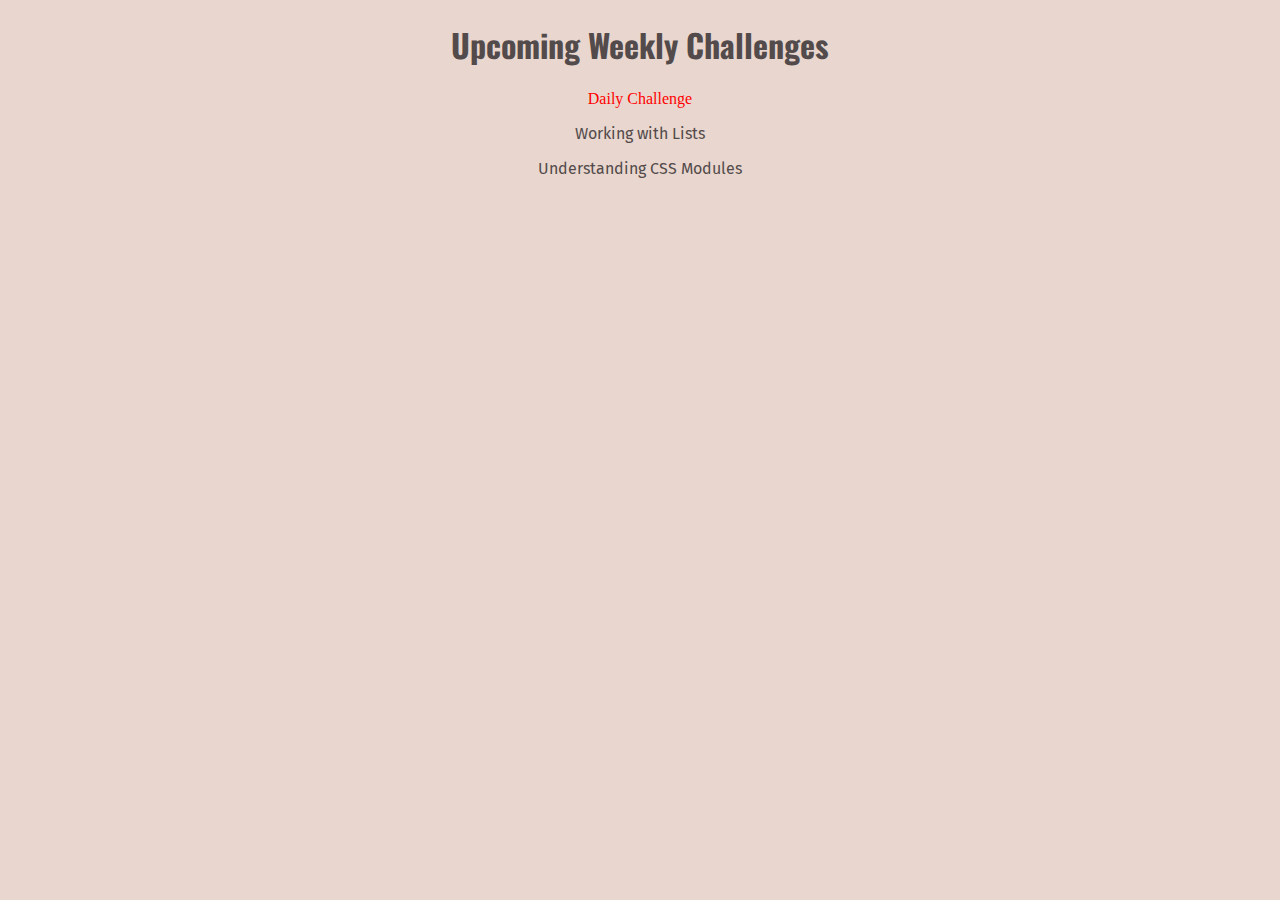
==== challenges.html @ 69951084 "add weekly-challenges.html. Add shared styling." ====
<!DOCTYPE html>
<html lang="en">
<head>
    <meta charset="UTF-8">
    <meta http-equiv="X-UA-Compatible" content="IE=edge">
    <meta name="viewport" content="width=device-width, initial-scale=1.0">
    <link rel="preconnect" href="https://fonts.googleapis.com" />
    <link rel="preconnect" href="https://fonts.gstatic.com" crossorigin />
    <link
      href="https://fonts.googleapis.com/css2?family=Fira+Sans:wght@400;700&family=Open+Sans:wght@500&family=Oswald:wght@700&display=swap"
      rel="stylesheet"
    />
    <link rel="stylesheet" href="./styles/shared.css">
    <link rel="stylesheet" href="./upcoming-challenges.css" />
    <title>Daily Challenges</title>
</head>
<body>
    <h1>Upcoming Weekly Challenges</h1>
    <a href="./index.html">Daily Challenge</a>
    <p>Working with Lists</p>
    <p>Understanding CSS Modules</p>
</body>
</html>
---- styles/shared.css ----
body {
    text-align: center;
    background-color: rgb(233,215,207);
    color: rgb(83, 75, 75);
}

img {
    height: 200px;
    width: 200px;
    border-radius: 50%;
}

h1 {
    font-family: 'Oswald', sans-serif;
  }

  p {
    font-family: 'Fira Sans', sans-serif;
  }

  a {
    color: red;
    text-decoration: none;
  }

  a:hover {
      color: salmon;
  }

#todays-challenge {
    color: rgb(170,96,83);
    font-size: 52px;
    font-weight: bold;
}
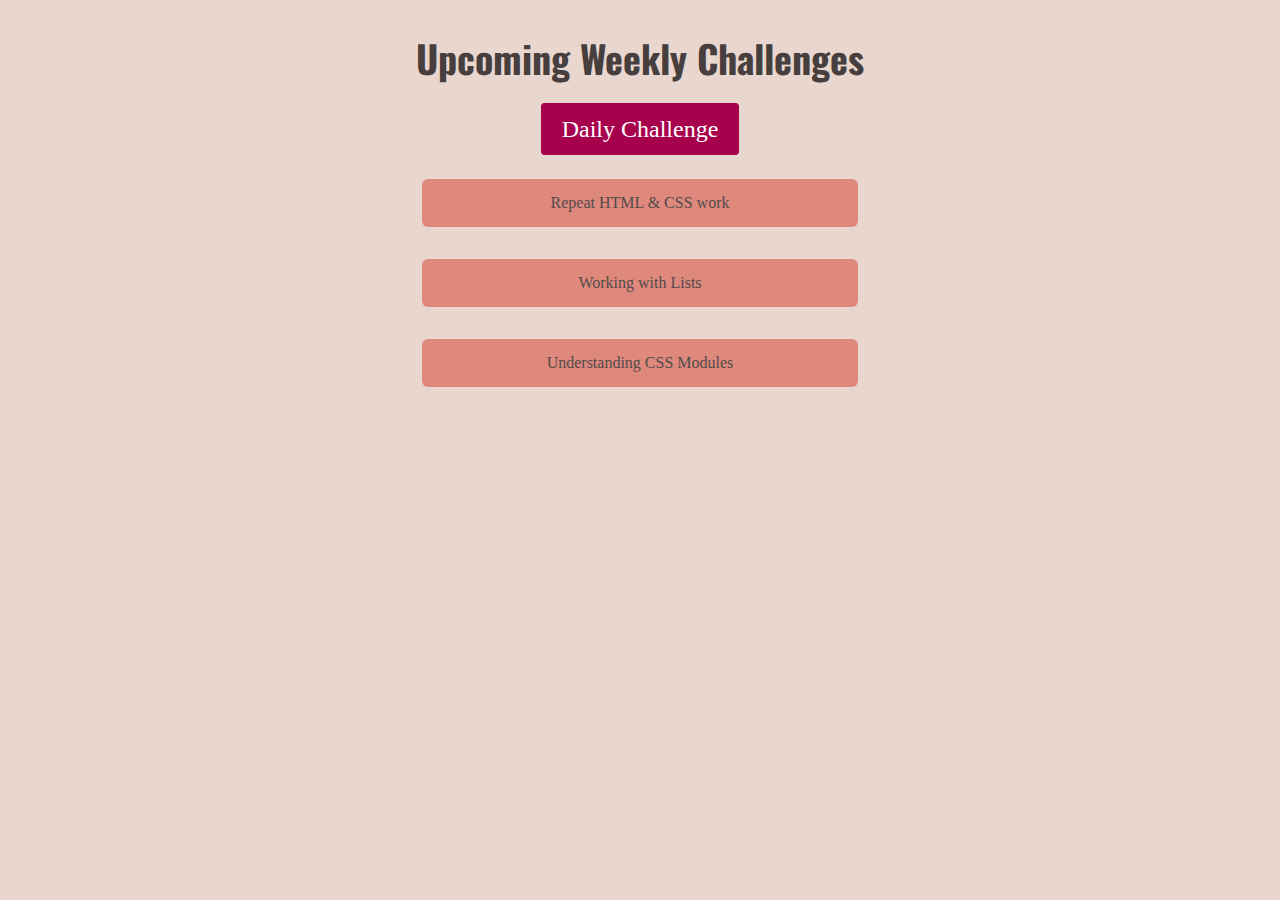
==== commit 203c56b9: "add CSS Box Model styling." ====
--- a/challenges.html
+++ b/challenges.html
@@ -11,13 +11,16 @@
       rel="stylesheet"
     />
     <link rel="stylesheet" href="./styles/shared.css">
-    <link rel="stylesheet" href="./upcoming-challenges.css" />
+    <link rel="stylesheet" href="./styles/upcoming-challenges.css" />
     <title>Daily Challenges</title>
 </head>
 <body>
     <h1>Upcoming Weekly Challenges</h1>
     <a href="./index.html">Daily Challenge</a>
-    <p>Working with Lists</p>
-    <p>Understanding CSS Modules</p>
+    <ol>
+        <li>Repeat HTML & CSS work</li>
+        <li>Working with Lists</li>
+        <li>Understanding CSS Modules</li>
+    </ol>
 </body>
 </html>--- a/styles/shared.css
+++ b/styles/shared.css
@@ -18,15 +18,6 @@
     font-family: 'Fira Sans', sans-serif;
   }
 
-  a {
-    color: red;
-    text-decoration: none;
-  }
-
-  a:hover {
-      color: salmon;
-  }
-
 #todays-challenge {
     color: rgb(170,96,83);
     font-size: 52px;
--- a/styles/upcoming-challenges.css
+++ b/styles/upcoming-challenges.css
@@ -0,0 +1,35 @@
+h1 {
+    font-size: 38px;
+    color: rgb(71,62,62);
+    margin: 30px 0;
+}
+
+a {
+    padding: 12px 20px;
+    background-color: rgb(167,1,78);
+    text-decoration: none;
+    border: 1px solid rgb(167,1,78);
+    border-radius: 4px;
+    font-size: 24px;
+    color: white;
+}
+
+a:hover {
+    background-color: rgb(180,12,90);
+    border: 1px solid rgb(180,12,90);
+    text-decoration: none;
+}
+
+ol {
+    list-style: none;
+    width: 500px;
+    margin: 36px auto 0 auto;
+    padding: 0;
+}
+
+li {
+    padding: 15px;
+    margin: 32px;
+    background-color: rgb(223,136,124);
+    border-radius: 6px;
+}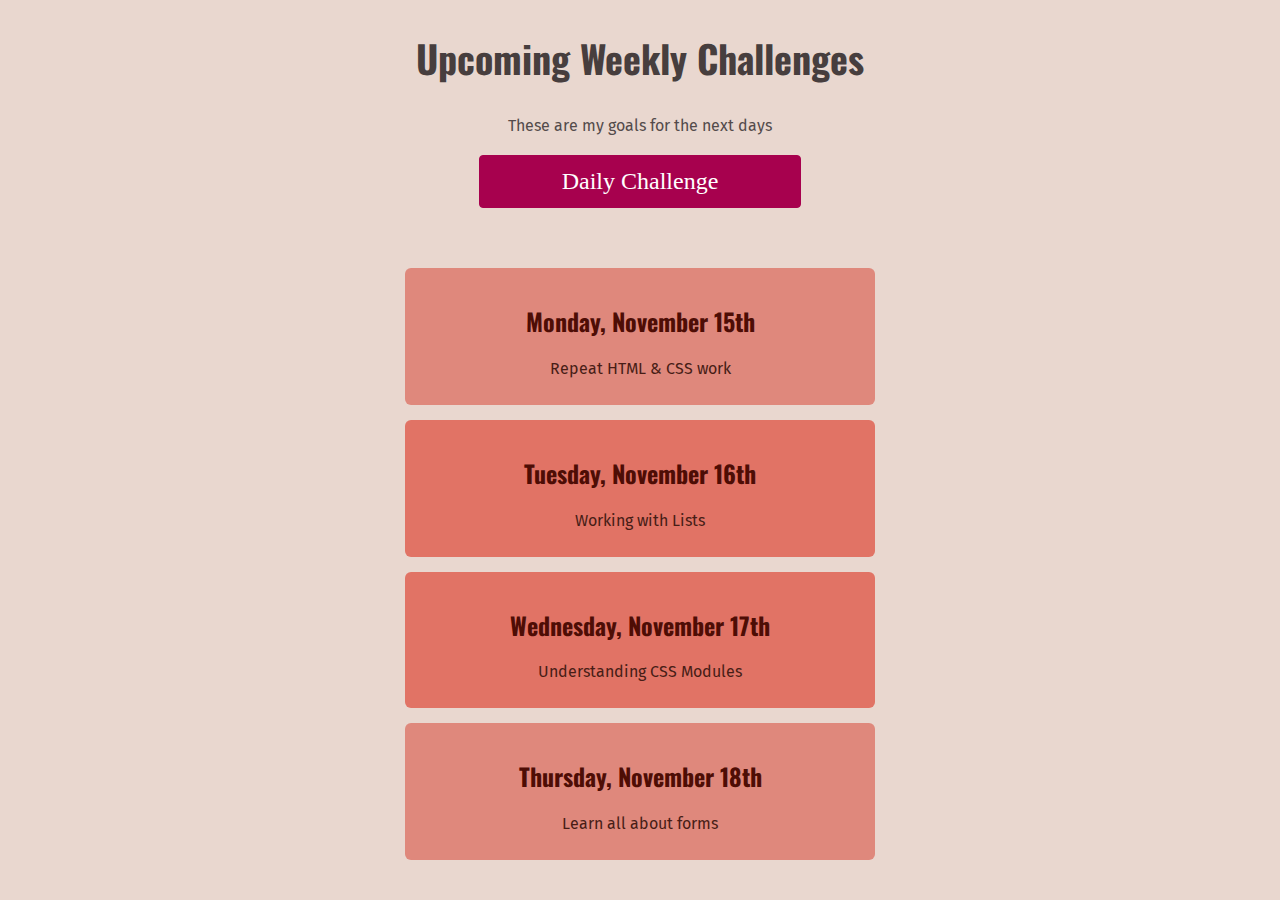
==== commit 06d41a96: "add inline-block styling, margins, padding to homepage and challenges page." ====
--- a/challenges.html
+++ b/challenges.html
@@ -15,12 +15,30 @@
     <title>Daily Challenges</title>
 </head>
 <body>
-    <h1>Upcoming Weekly Challenges</h1>
-    <a href="./index.html">Daily Challenge</a>
-    <ol>
-        <li>Repeat HTML & CSS work</li>
-        <li>Working with Lists</li>
-        <li>Understanding CSS Modules</li>
-    </ol>
+    <header>
+        <h1>Upcoming Weekly Challenges</h1>
+        <p> These are my goals for the next days</p>
+        <a href="./index.html">Daily Challenge</a>
+    </header>
+    <main>
+        <ol>
+            <li>
+                <h2>Monday, November 15th</h2>
+                <p>Repeat HTML & CSS work </p>    
+            </li>
+            <li class="highlight-goal">
+                <h2>Tuesday, November 16th</h2>
+            <p>Working with Lists</p>    
+            </li>
+            <li class="highlight-goal">
+                <h2>Wednesday, November 17th</h2>
+            <p>Understanding CSS Modules </p>    
+            </li>
+            <li>
+                <h2>Thursday, November 18th</h2>
+            <p>Learn all about forms</p>    
+            </li>
+        </ol>
+    </main>
 </body>
 </html>--- a/styles/upcoming-challenges.css
+++ b/styles/upcoming-challenges.css
@@ -1,17 +1,28 @@
+header {
+    margin-bottom: 50px;
+}
+
+header p {
+    margin-bottom: 10px;
+}
+
 h1 {
     font-size: 38px;
     color: rgb(71,62,62);
     margin: 30px 0;
 }
 
+
 a {
-    padding: 12px 20px;
+    padding: 12px 82px;
     background-color: rgb(167,1,78);
     text-decoration: none;
     border: 1px solid rgb(167,1,78);
     border-radius: 4px;
     font-size: 24px;
     color: white;
+    display: inline-block;
+    margin: 10px 0;
 }
 
 a:hover {
@@ -29,7 +40,22 @@
 
 li {
     padding: 15px;
-    margin: 32px;
+    box-shadow: 1px,1px,4px, rgba(0, 0, 0, 0.2);
+    margin: 15px;
     background-color: rgb(223,136,124);
     border-radius: 6px;
-}+}
+
+h2 {
+    color: rgb(78, 13, 5);
+    font-family: 'Oswald', sans-serif;
+}
+
+main p {
+    margin: 12px;
+    color: rgb(71, 29, 22);
+}
+
+.highlight-goal {
+    background-color: rgb(225, 115, 101);
+}
